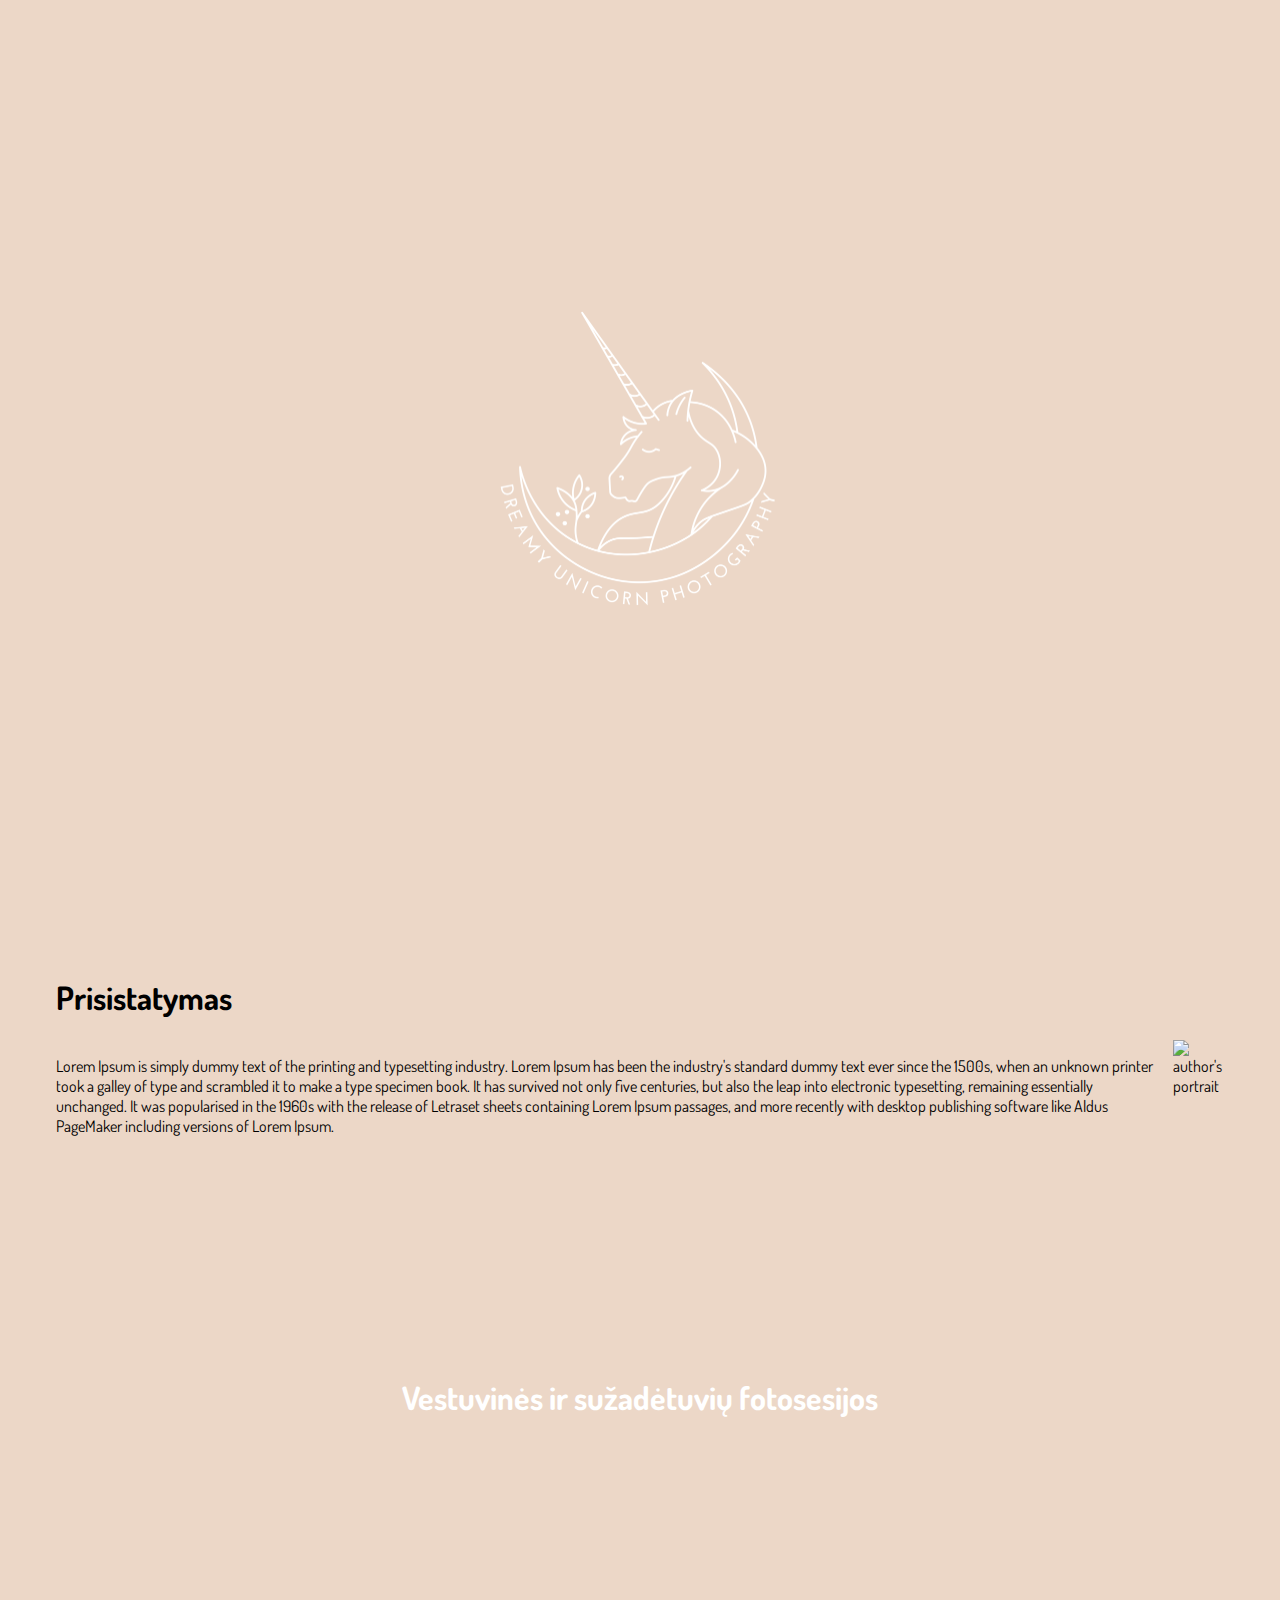
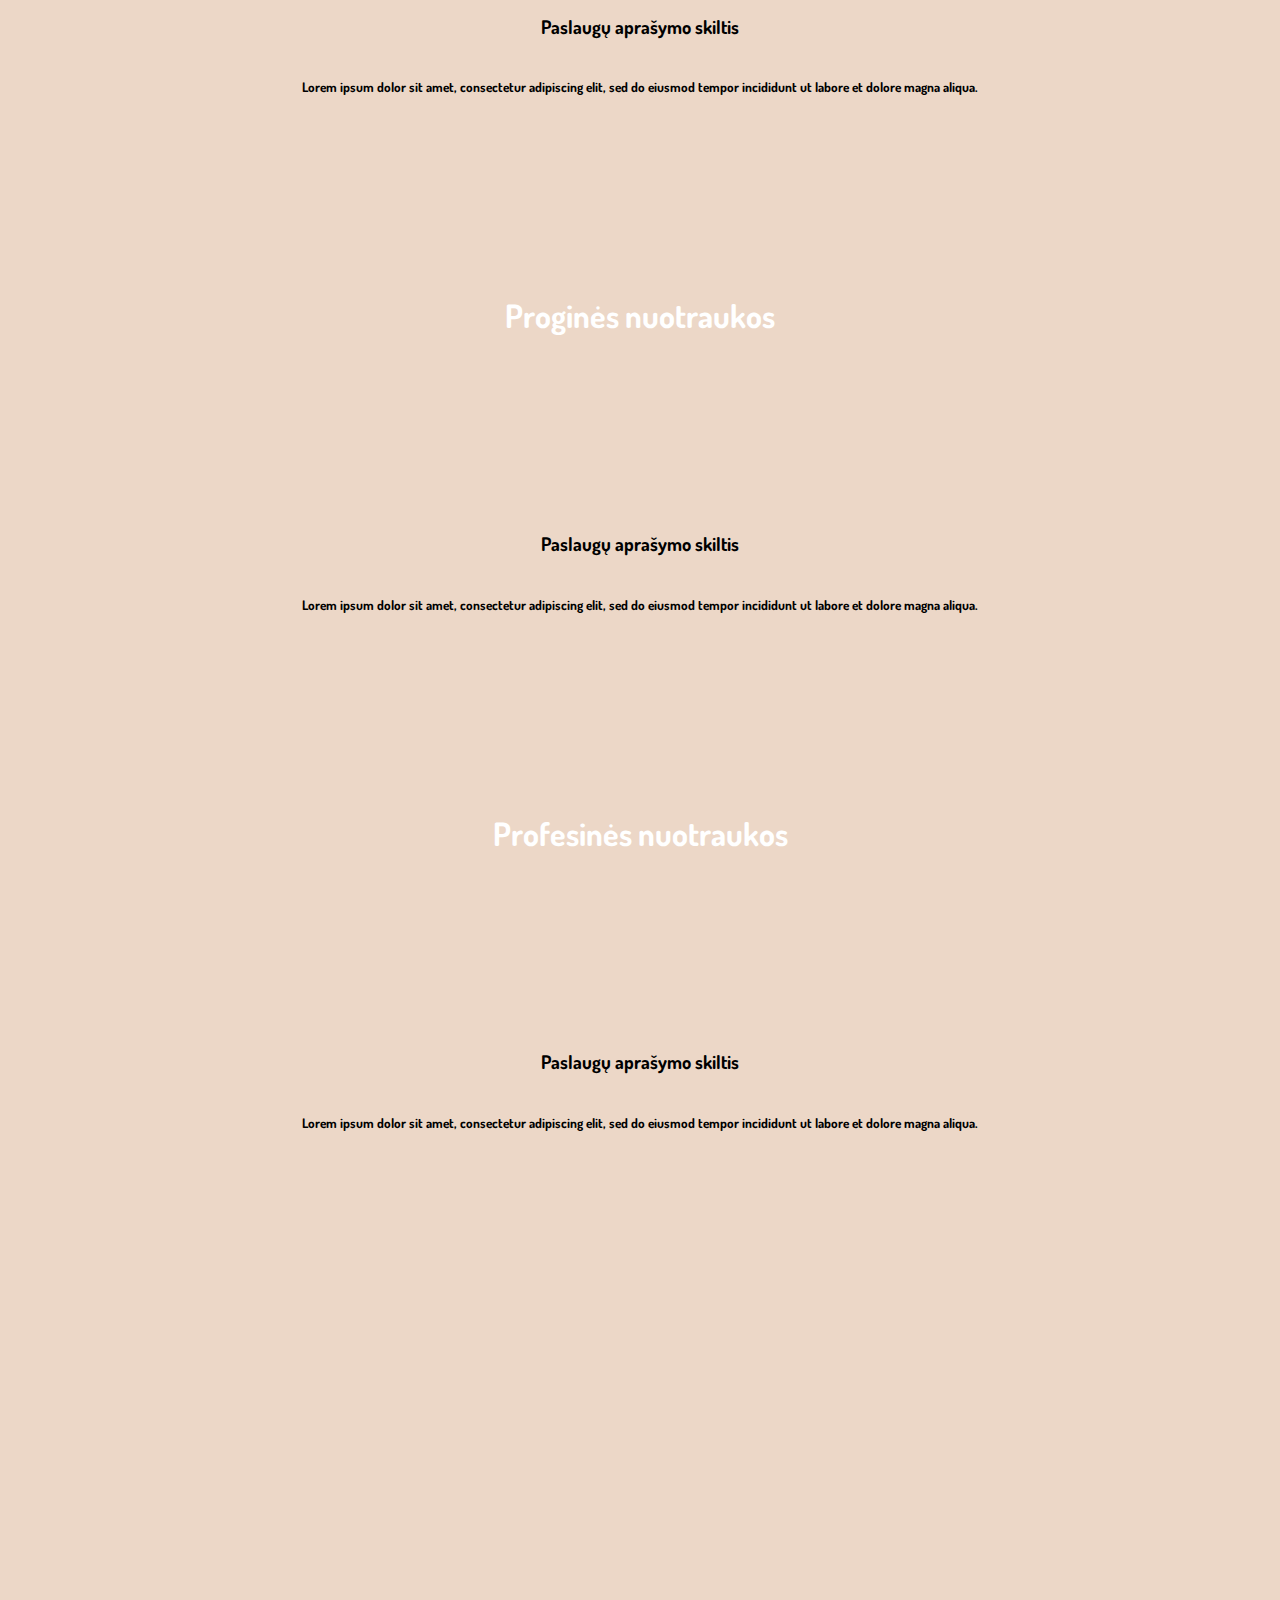
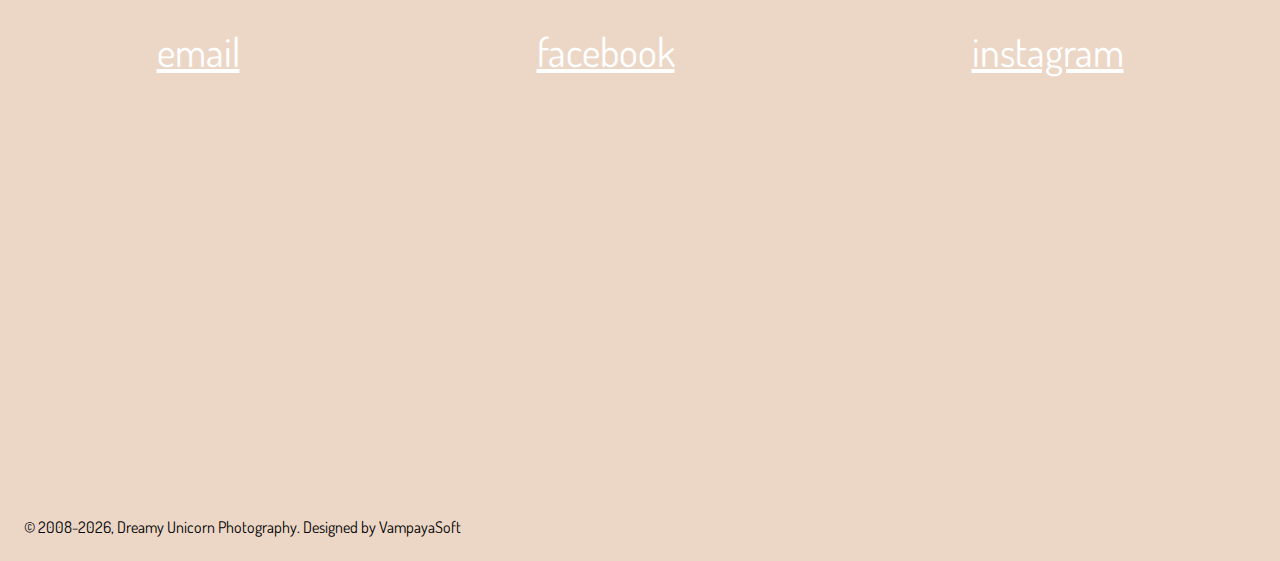
==== index.html @ 43277b90 "add landing page with some assets" ====
<!DOCTYPE html>
<html lang="lt">
  <head>
    <meta charset="UTF-8" />
    <meta name="viewport" content="width=device-width, initial-scale=1.0" />
    <title>Dreamy Unicorn Photography</title>
    <link
      href="https://fonts.googleapis.com/css?family=Dosis&display=swap&subset=latin-ext"
      rel="stylesheet"
    />
    <link rel="stylesheet" type="text/css" href="style.css" />
  </head>
  <body>
    <div id="root">
      <header class="main-section image flex center" role="representative">
        <image class="logo" src="assets/logo_white.png" alt="logo" />
      </header>
      <article class="flex column padding" role="introduction">
        <h1>Prisistatymas</h1>
        <div class="flex intro">
          <p>
            Lorem Ipsum is simply dummy text of the printing and typesetting
            industry. Lorem Ipsum has been the industry's standard dummy text
            ever since the 1500s, when an unknown printer took a galley of type
            and scrambled it to make a type specimen book. It has survived not
            only five centuries, but also the leap into electronic typesetting,
            remaining essentially unchanged. It was popularised in the 1960s
            with the release of Letraset sheets containing Lorem Ipsum passages,
            and more recently with desktop publishing software like Aldus
            PageMaker including versions of Lorem Ipsum.
          </p>
          <image
            class="selfie"
            src="https://images.unsplash.com/photo-1506863530036-1efeddceb993?ixlib=rb-1.2.1&ixid=eyJhcHBfaWQiOjEyMDd9&auto=format&fit=crop&w=941&q=80"
            alt="author's portrait"
          />
        </div>
      </article>
      <section
        class="first-section image flex center"
        role="wedding photography section"
      >
        <h1 class="white">Vestuvinės ir sužadėtuvių fotosesijos</h1>
      </section>
      <section
        class="flex column center padding"
        role="section about photography business"
      >
        <h3>Paslaugų aprašymo skiltis</h3>
        <h5>
          Lorem ipsum dolor sit amet, consectetur adipiscing elit, sed do
          eiusmod tempor incididunt ut labore et dolore magna aliqua.
        </h5>
      </section>
      <section
        class="second-section image flex center"
        role="ocassional photographs section"
      >
        <h1 class="white">Proginės nuotraukos</h1>
      </section>
      <section
        class="flex column center padding"
        role="section about photography business"
      >
        <h3>Paslaugų aprašymo skiltis</h3>
        <h5>
          Lorem ipsum dolor sit amet, consectetur adipiscing elit, sed do
          eiusmod tempor incididunt ut labore et dolore magna aliqua.
        </h5>
      </section>
      <section
        class="third-section image flex center"
        role="representative photographs section"
      >
        <h1 class="white">Profesinės nuotraukos</h1>
      </section>
      <section
        class="flex column center padding"
        role="section about photography business"
      >
        <h3>Paslaugų aprašymo skiltis</h3>
        <h5>
          Lorem ipsum dolor sit amet, consectetur adipiscing elit, sed do
          eiusmod tempor incididunt ut labore et dolore magna aliqua.
        </h5>
      </section>
      <section
        class="main-section image flex center spaced"
        role="contact and social media"
      >
        <a href="mailto:amberine@gmail.com">email</a>
        <a
          href="https://www.facebook.com/Dreamyunicornphotography/"
          rel="noopener noreferrer"
          target="_blank"
          >facebook</a
        >
        <a
          href="https://www.instagram.com/dreamy_unicorn_photography/"
          rel="noopener noreferrer"
          target="_blank"
          >instagram</a
        >
      </section>
      <footer>
        &copy; 2008<script>
          new Date().getFullYear() > 2008 &&
            document.write("-" + new Date().getFullYear());</script
        >, Dreamy Unicorn Photography. Designed by VampayaSoft
      </footer>
    </div>
  </body>
</html>
---- style.css ----
body {
  background-color: #ecd7c7;
  font-family: "Dosis", sans-serif;
}

.flex {
  display: flex;
}

.center {
  justify-content: center;
  align-items: center;
}

.spaced {
  justify-content: space-around;
}

.column {
  flex-direction: column;
}

.row {
  flex-direction: row;
}

.white {
  color: white;
}

a {
  color: white;
  font-size: 2.5rem;
}

.logo {
  height: 20rem;
}

.image {
  background-position: center;
  background-repeat: no-repeat;
  background-size: cover;
  position: relative;
  background-attachment: fixed;
}

.main-section {
  background-image: url(https://images.unsplash.com/photo-1506744038136-46273834b3fb?ixlib=rb-1.2.1&ixid=eyJhcHBfaWQiOjEyMDd9&auto=format&fit=crop&w=1050&q=80);
  min-height: 100vh;
}

.selfie {
  object-fit: cover;
}

.first-section {
  background-image: url(https://images.unsplash.com/photo-1532712938310-34cb3982ef74?ixlib=rb-1.2.1&ixid=eyJhcHBfaWQiOjEyMDd9&auto=format&fit=crop&w=1050&q=80);
  min-height: 300px;
}

.second-section {
  background-image: url(https://images.unsplash.com/flagged/photo-1557352041-0ed68833fbac?ixlib=rb-1.2.1&ixid=eyJhcHBfaWQiOjEyMDd9&auto=format&fit=crop&w=1076&q=80);
  min-height: 300px;
}

.third-section {
  background-image: url(https://images.unsplash.com/photo-1495603889488-42d1d66e5523?ixlib=rb-1.2.1&ixid=eyJhcHBfaWQiOjEyMDd9&auto=format&fit=crop&w=1051&q=80);
  min-height: 300px;
}

footer {
  padding: 1rem;
}

@media (max-width: 719px) {
  .padding {
    padding: 1rem;
  }
  .intro {
    flex-direction: column;
  }
  .selfie {
    height: 20rem;
    width: 100%;
  }
}

@media (min-width: 720px) {
  .padding {
    padding: 3rem 3rem;
  }
  .intro {
    flex-direction: row;
  }
  .selfie {
    height: 10rem;
    width: 10rem;
    margin-left: 1rem;
  }
}
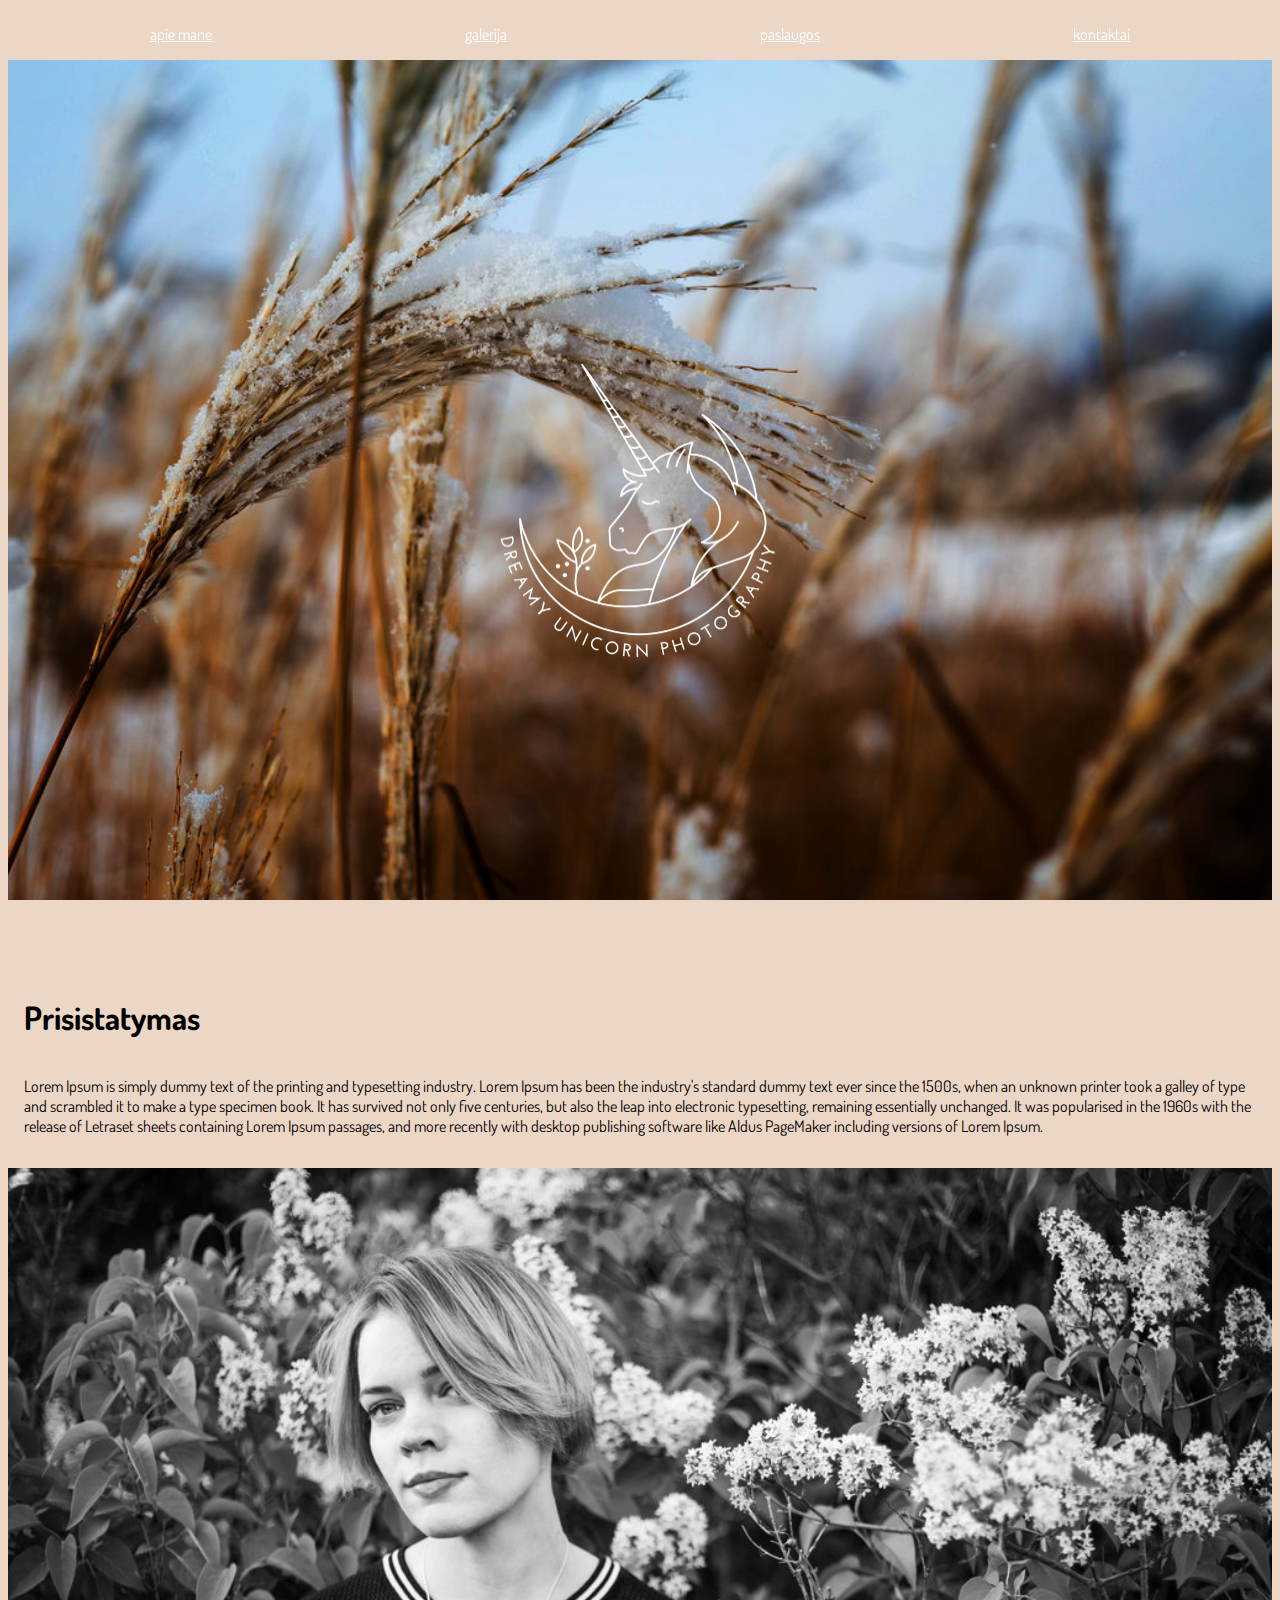
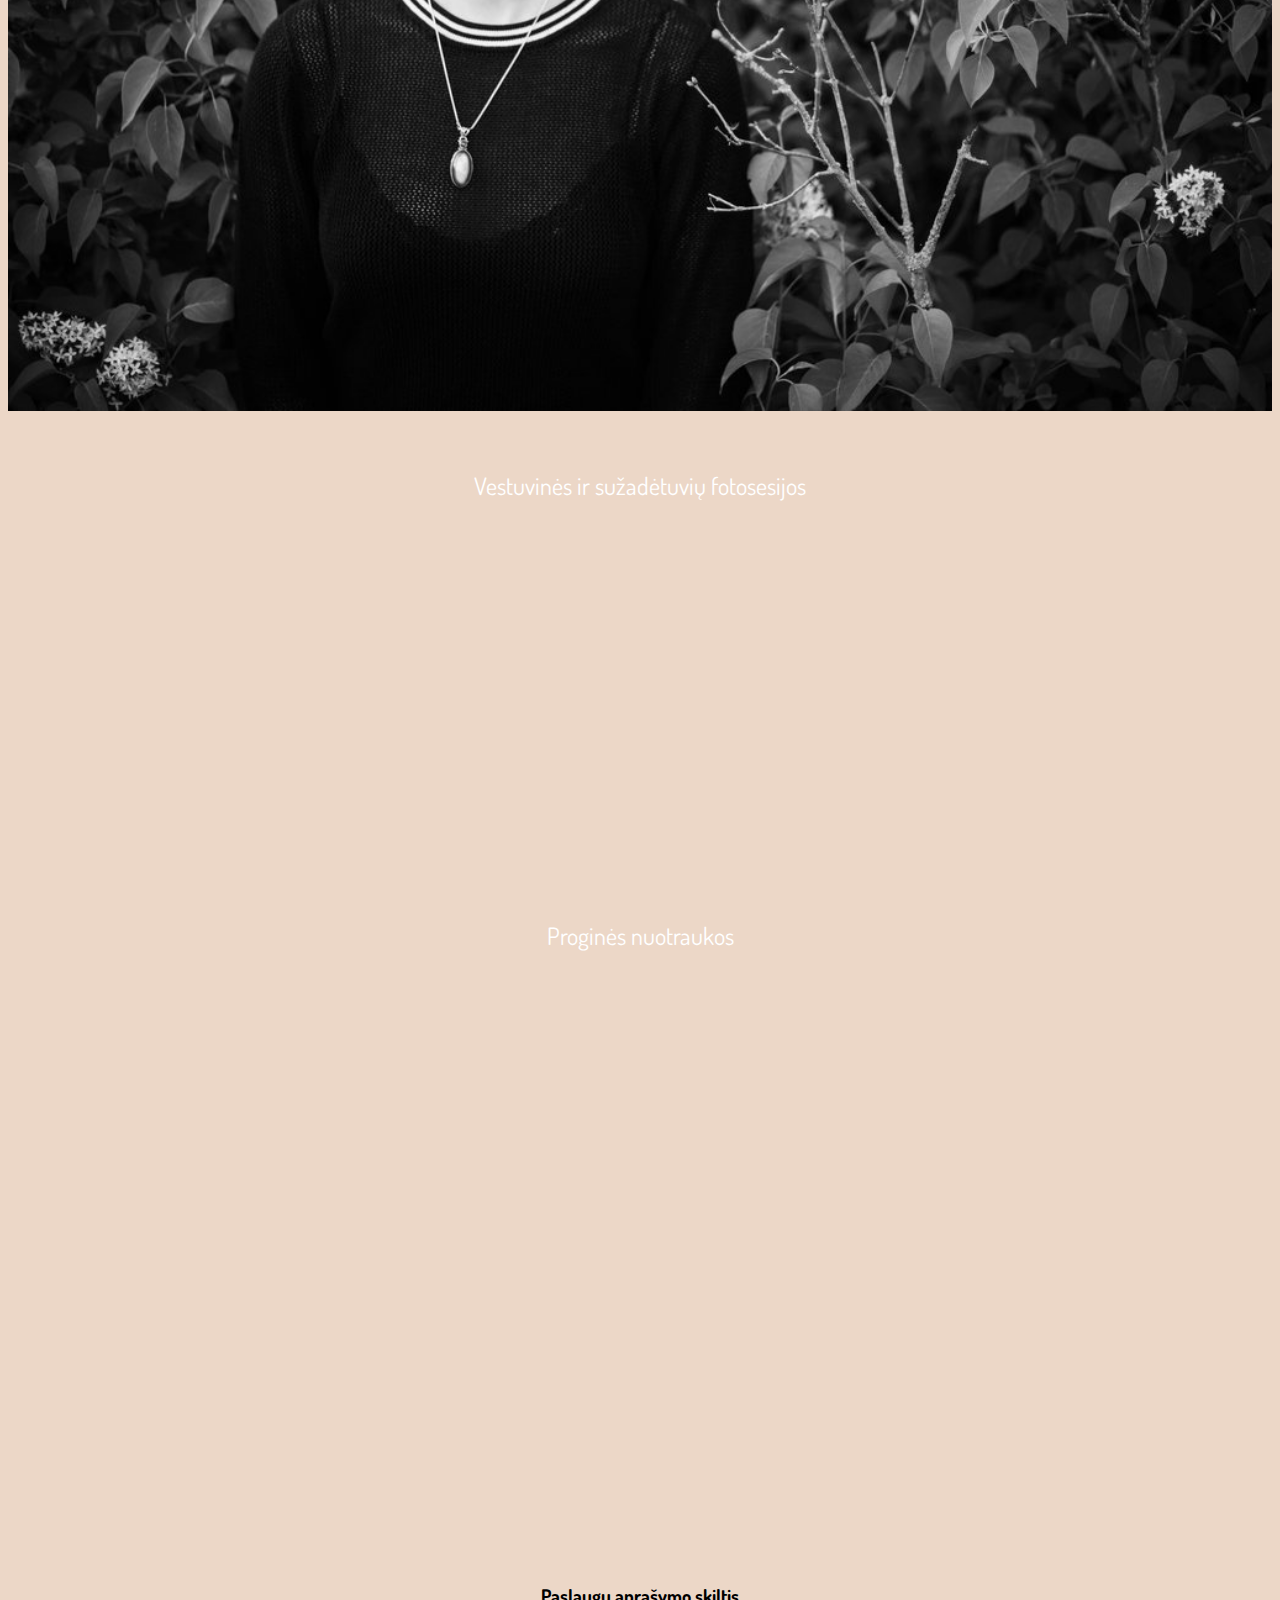
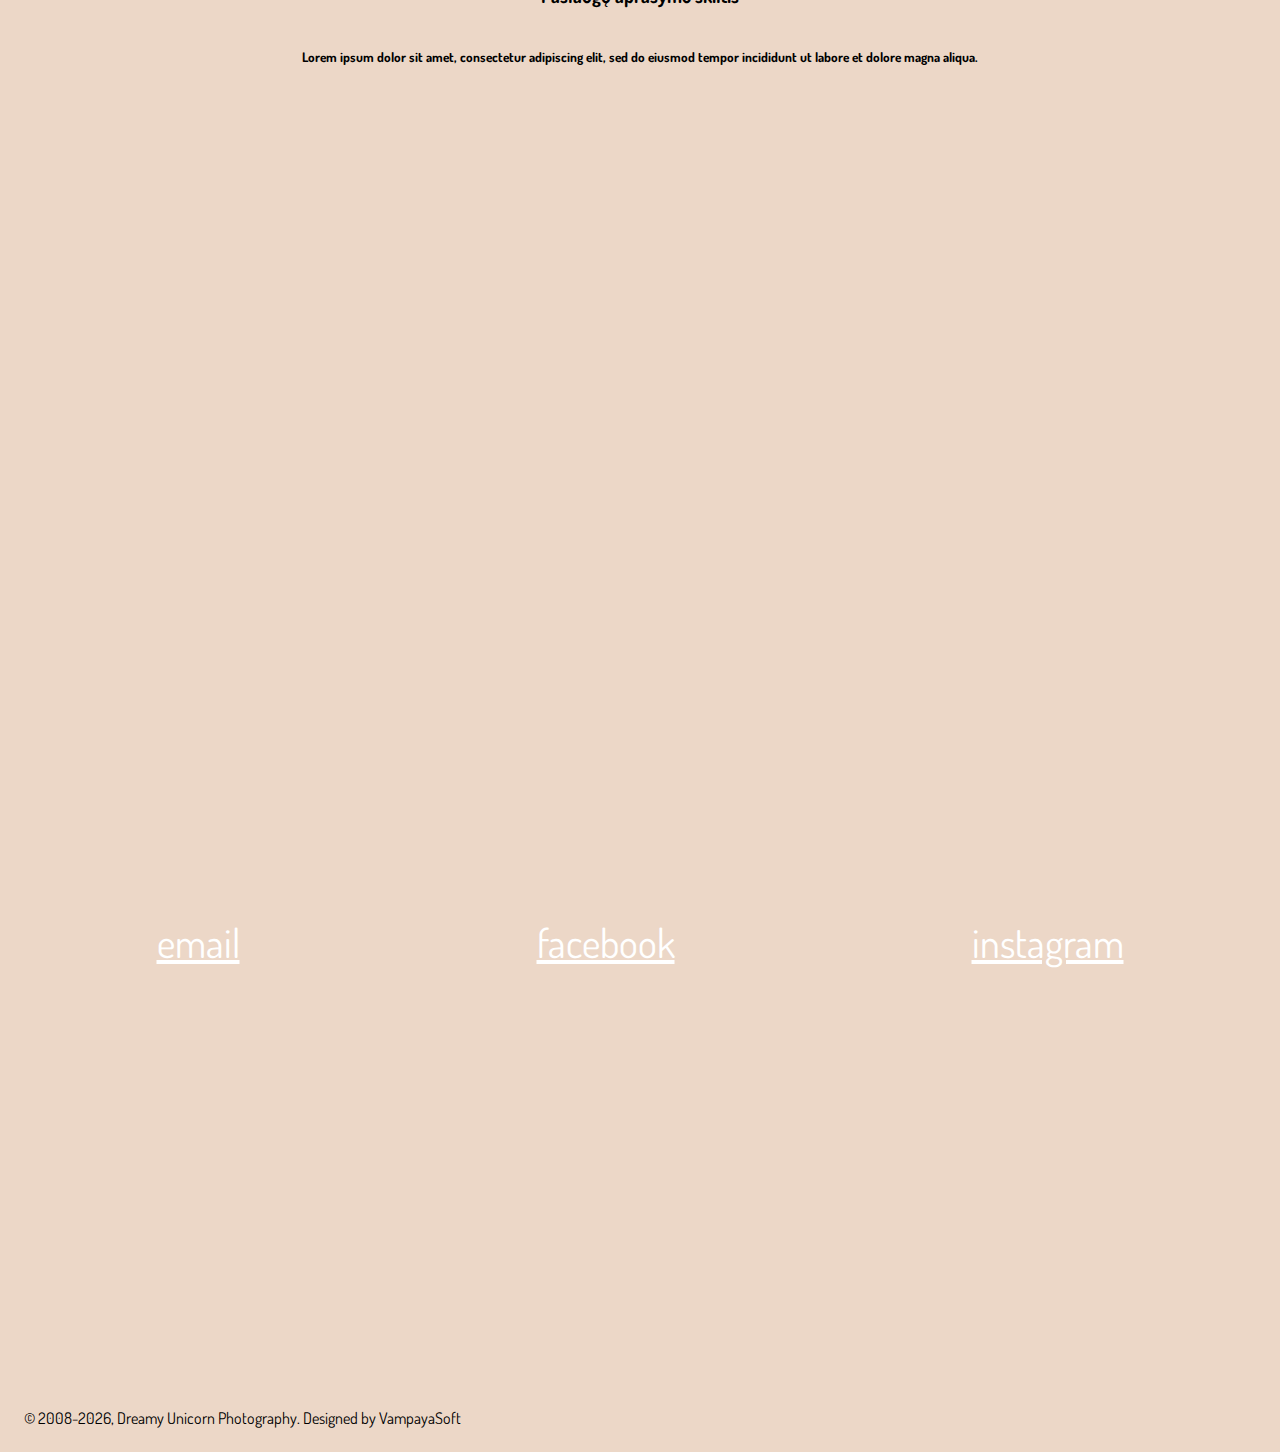
==== commit 20d2d872: "add navigation and photo gallery example" ====
--- a/index.html
+++ b/index.html
@@ -4,6 +4,10 @@
     <meta charset="UTF-8" />
     <meta name="viewport" content="width=device-width, initial-scale=1.0" />
     <title>Dreamy Unicorn Photography</title>
+    <link
+      rel="stylesheet"
+      href="https://cdnjs.cloudflare.com/ajax/libs/animate.css/3.7.2/animate.min.css"
+    />
     <link
       href="https://fonts.googleapis.com/css?family=Dosis&display=swap&subset=latin-ext"
       rel="stylesheet"
@@ -12,12 +16,26 @@
   </head>
   <body>
     <div id="root">
+      <nav class="navigation padding flex spaced">
+        <a href="#intro">apie mane</a>
+        <a href="#gallery">galerija</a>
+        <a href="#services">paslaugos</a>
+        <a href="#contacts">kontaktai</a>
+      </nav>
       <header class="main-section image flex center" role="representative">
-        <image class="logo" src="assets/logo_white.png" alt="logo" />
+        <image
+          class="logo animated fadeInDownBig"
+          src="assets/logo_white.png"
+          alt="logo"
+        />
       </header>
-      <article class="flex column padding" role="introduction">
-        <h1>Prisistatymas</h1>
-        <div class="flex intro">
+      <article
+        id="intro"
+        class="flex column fullscreenheight"
+        role="introduction"
+      >
+        <div class="flex column padding">
+          <h1>Prisistatymas</h1>
           <p>
             Lorem Ipsum is simply dummy text of the printing and typesetting
             industry. Lorem Ipsum has been the industry's standard dummy text
@@ -29,21 +47,27 @@
             and more recently with desktop publishing software like Aldus
             PageMaker including versions of Lorem Ipsum.
           </p>
-          <image
-            class="selfie"
-            src="https://images.unsplash.com/photo-1506863530036-1efeddceb993?ixlib=rb-1.2.1&ixid=eyJhcHBfaWQiOjEyMDd9&auto=format&fit=crop&w=941&q=80"
-            alt="author's portrait"
-          />
         </div>
+        <image class="selfie" src="assets/selfie.jpg" alt="author's portrait" />
       </article>
       <section
+        id="gallery"
         class="first-section image flex center"
         role="wedding photography section"
       >
-        <h1 class="white">Vestuvinės ir sužadėtuvių fotosesijos</h1>
+        <a class="title" href="gallery.html">
+          Vestuvinės ir sužadėtuvių fotosesijos
+        </a>
       </section>
       <section
-        class="flex column center padding"
+        class="second-section image flex center"
+        role="ocassional photographs section"
+      >
+        <a class="title" href="gallery.html">Proginės nuotraukos</a>
+      </section>
+      <section
+        id="services"
+        class="flex column center padding fullscreenheight"
         role="section about photography business"
       >
         <h3>Paslaugų aprašymo skiltis</h3>
@@ -53,38 +77,7 @@
         </h5>
       </section>
       <section
-        class="second-section image flex center"
-        role="ocassional photographs section"
-      >
-        <h1 class="white">Proginės nuotraukos</h1>
-      </section>
-      <section
-        class="flex column center padding"
-        role="section about photography business"
-      >
-        <h3>Paslaugų aprašymo skiltis</h3>
-        <h5>
-          Lorem ipsum dolor sit amet, consectetur adipiscing elit, sed do
-          eiusmod tempor incididunt ut labore et dolore magna aliqua.
-        </h5>
-      </section>
-      <section
-        class="third-section image flex center"
-        role="representative photographs section"
-      >
-        <h1 class="white">Profesinės nuotraukos</h1>
-      </section>
-      <section
-        class="flex column center padding"
-        role="section about photography business"
-      >
-        <h3>Paslaugų aprašymo skiltis</h3>
-        <h5>
-          Lorem ipsum dolor sit amet, consectetur adipiscing elit, sed do
-          eiusmod tempor incididunt ut labore et dolore magna aliqua.
-        </h5>
-      </section>
-      <section
+        id="contacts"
         class="main-section image flex center spaced"
         role="contact and social media"
       >
@@ -102,7 +95,7 @@
           >instagram</a
         >
       </section>
-      <footer>
+      <footer class="padding">
         &copy; 2008<script>
           new Date().getFullYear() > 2008 &&
             document.write("-" + new Date().getFullYear());</script
--- a/style.css
+++ b/style.css
@@ -24,6 +24,18 @@
   flex-direction: row;
 }
 
+.wrap {
+  flex-wrap: wrap;
+}
+
+.padding {
+  padding: 1rem;
+}
+
+.fullscreenheight {
+  height: 100vh;
+}
+
 .white {
   color: white;
 }
@@ -31,6 +43,20 @@
 a {
   color: white;
   font-size: 2.5rem;
+}
+
+a:hover {
+  color: #b6cbd1;
+}
+
+.navigation {
+  top: 0;
+  position: sticky;
+  z-index: 1;
+}
+
+.navigation a {
+  font-size: 1rem;
 }
 
 .logo {
@@ -46,56 +72,49 @@
 }
 
 .main-section {
-  background-image: url(https://images.unsplash.com/photo-1506744038136-46273834b3fb?ixlib=rb-1.2.1&ixid=eyJhcHBfaWQiOjEyMDd9&auto=format&fit=crop&w=1050&q=80);
+  background-image: url("./assets/hero.jpg");
   min-height: 100vh;
 }
 
 .selfie {
   object-fit: cover;
+  height: 100%;
+}
+
+.title {
+  font-size: 1.5em;
+  text-decoration: none;
 }
 
 .first-section {
   background-image: url(https://images.unsplash.com/photo-1532712938310-34cb3982ef74?ixlib=rb-1.2.1&ixid=eyJhcHBfaWQiOjEyMDd9&auto=format&fit=crop&w=1050&q=80);
-  min-height: 300px;
+  min-height: 50vh;
 }
 
 .second-section {
   background-image: url(https://images.unsplash.com/flagged/photo-1557352041-0ed68833fbac?ixlib=rb-1.2.1&ixid=eyJhcHBfaWQiOjEyMDd9&auto=format&fit=crop&w=1076&q=80);
-  min-height: 300px;
+  min-height: 50vh;
 }
 
-.third-section {
-  background-image: url(https://images.unsplash.com/photo-1495603889488-42d1d66e5523?ixlib=rb-1.2.1&ixid=eyJhcHBfaWQiOjEyMDd9&auto=format&fit=crop&w=1051&q=80);
-  min-height: 300px;
+.gallery {
+  flex: 50%;
+  max-width: 50%;
 }
 
-footer {
-  padding: 1rem;
+.squareImage {
+  object-fit: cover;
+  width: 100%;
 }
 
 @media (max-width: 719px) {
-  .padding {
-    padding: 1rem;
-  }
-  .intro {
-    flex-direction: column;
+  a {
+    font-size: 1.5rem;
   }
   .selfie {
-    height: 20rem;
-    width: 100%;
+    height: 70%;
+  }
+  .gallery {
+    flex: 100%;
+    max-width: 100%;
   }
 }
-
-@media (min-width: 720px) {
-  .padding {
-    padding: 3rem 3rem;
-  }
-  .intro {
-    flex-direction: row;
-  }
-  .selfie {
-    height: 10rem;
-    width: 10rem;
-    margin-left: 1rem;
-  }
-}
